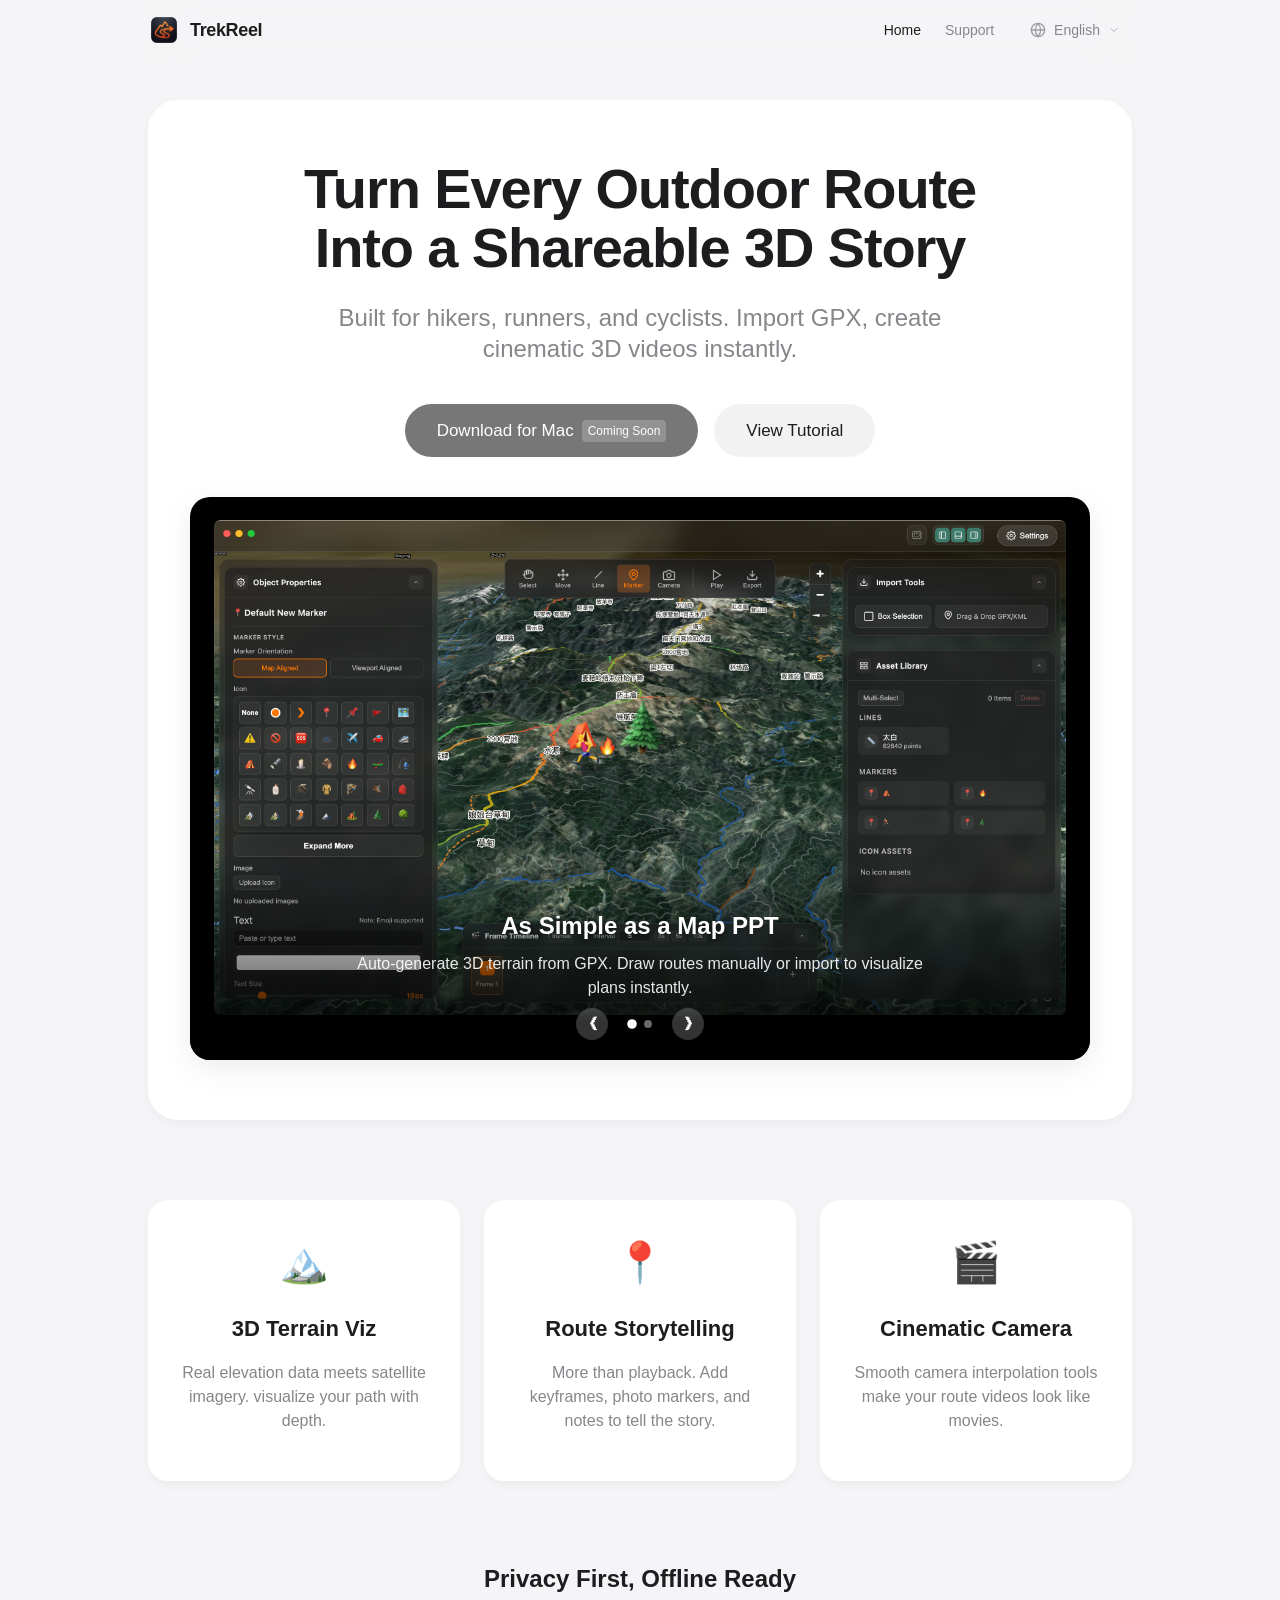
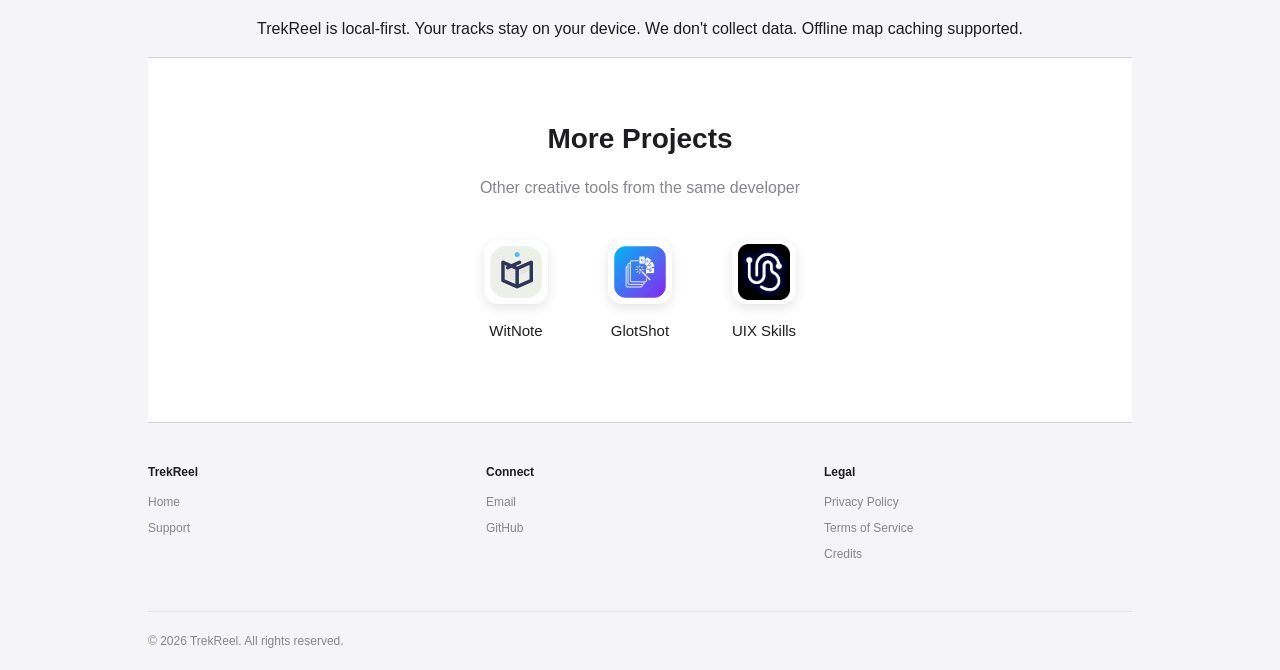
==== gh-pages-site/index.html @ d43fe91b "Add Terms of Use page with multilingual support and legal information" ====
<!doctype html>
<html lang="zh-CN">

<head>
  <meta charset="UTF-8" />
  <meta name="viewport" content="width=device-width, initial-scale=1.0" />
  <title>TrekReel | 3D Storytelling for Outdoor Adventures</title>
  <meta name="description"
    content="TrekReel helps you turn your GPX tracks into cinematic 3D stories. Perfect for hikers, cyclists, and explorers." />
  <link rel="stylesheet" href="./styles.css" />
</head>

<body>
  <div class="site-shell">
    <header class="topbar">
      <div class="brand">
        <a href="./index.html" class="brand-link">
          <img src="./img/logo.png" alt="TrekReel Logo" class="brand-logo">
          <div class="brand-name">
            <span class="language-block is-visible" data-lang="zh">途影 TrekReel</span>
            <span class="language-block" data-lang="en">TrekReel</span>
            <span class="language-block" data-lang="es">TrekReel</span>
            <span class="language-block" data-lang="fr">TrekReel</span>
            <span class="language-block" data-lang="de">TrekReel</span>
            <span class="language-block" data-lang="it">TrekReel</span>
            <span class="language-block" data-lang="pt">TrekReel</span>
            <span class="language-block" data-lang="ja">トレックリール</span>
            <span class="language-block" data-lang="ko">트렉릴</span>
            <span class="language-block" data-lang="ru">ТрекРил</span>
            <span class="language-block" data-lang="ar">تريكريل</span>
            <span class="language-block" data-lang="hi">ट्रेकरील</span>
          </div>
        </a>
      </div>
      <nav class="nav-links">
        <a href="./index.html" class="is-active">
          <span class="language-block is-visible" data-lang="zh">首页</span>
          <span class="language-block" data-lang="en">Home</span>
          <span class="language-block" data-lang="es">Inicio</span>
          <span class="language-block" data-lang="fr">Accueil</span>
          <span class="language-block" data-lang="de">Zuhause</span>
          <span class="language-block" data-lang="it">Casa</span>
          <span class="language-block" data-lang="pt">Página inicial</span>
          <span class="language-block" data-lang="ja">ホーム</span>
          <span class="language-block" data-lang="ko">홈</span>
          <span class="language-block" data-lang="ru">Главная</span>
          <span class="language-block" data-lang="ar">الصفحة الرئيسية</span>
          <span class="language-block" data-lang="hi">घर</span>
        </a>
        <a href="./support.html">
          <span class="language-block is-visible" data-lang="zh">支持</span>
          <span class="language-block" data-lang="en">Support</span>
          <span class="language-block" data-lang="es">Soporte</span>
          <span class="language-block" data-lang="fr">Assistance</span>
          <span class="language-block" data-lang="de">Unterstützung</span>
          <span class="language-block" data-lang="it">Supporto</span>
          <span class="language-block" data-lang="pt">Suporte</span>
          <span class="language-block" data-lang="ja">サポート</span>
          <span class="language-block" data-lang="ko">지원</span>
          <span class="language-block" data-lang="ru">Поддержка</span>
          <span class="language-block" data-lang="ar">الدعم</span>
          <span class="language-block" data-lang="hi">समर्थन</span>
        </a>
        <div class="lang-dropdown">
          <button type="button" class="lang-toggle" aria-expanded="false" aria-label="Select Language">
            <svg class="lang-icon" xmlns="http://www.w3.org/2000/svg" width="16" height="16" viewBox="0 0 24 24"
              fill="none" stroke="currentColor" stroke-width="2" stroke-linecap="round" stroke-linejoin="round">
              <circle cx="12" cy="12" r="10"></circle>
              <line x1="2" y1="12" x2="22" y2="12"></line>
              <path d="M12 2a15.3 15.3 0 0 1 4 10 15.3 15.3 0 0 1-4 10 15.3 15.3 0 0 1-4-10 15.3 15.3 0 0 1 4-10z">
              </path>
            </svg>
            <span class="current-lang-label">Language</span>
            <svg class="chevron-icon" xmlns="http://www.w3.org/2000/svg" width="12" height="12" viewBox="0 0 24 24"
              fill="none" stroke="currentColor" stroke-width="2" stroke-linecap="round" stroke-linejoin="round">
              <polyline points="6 9 12 15 18 9"></polyline>
            </svg>
          </button>
          <div class="lang-menu">
            <button type="button" data-lang-target="zh">中文</button>
            <button type="button" data-lang-target="en">English</button>
            <button type="button" data-lang-target="es">Español</button>
            <button type="button" data-lang-target="fr">Français</button>
            <button type="button" data-lang-target="de">Deutsch</button>
            <button type="button" data-lang-target="it">Italiano</button>
            <button type="button" data-lang-target="pt">Português</button>
            <button type="button" data-lang-target="ja">日本語</button>
            <button type="button" data-lang-target="ko">한국어</button>
            <button type="button" data-lang-target="ru">Русский</button>
            <button type="button" data-lang-target="ar">العربية</button>
            <button type="button" data-lang-target="hi">हिन्दी</button>
          </div>
        </div>
      </nav>
    </header>

    <main>
      <!-- Hero Section -->
      <section class="hero">
        <div class="hero-content center-text">
          <div class="language-block is-visible" data-lang="zh">
            <h1 class="hero-title">把每一次户外轨迹<br>变成可分享的 3D 故事</h1>
            <p class="hero-subtitle">
              专为徒步、越野、骑行设计。导入 GPX，一键生成 3D 路线动画。
            </p>
            <div class="cta-row center-row">
              <a class="btn btn-primary btn-large btn-disabled" href="#" aria-disabled="true">下载应用 (Mac) <span
                  class="btn-tag">即将推出</span></a>
              <a class="btn btn-secondary btn-large" href="./support.html">查看教程</a>
            </div>
          </div>
          <div class="language-block" data-lang="en">
            <h1 class="hero-title">Turn Every Outdoor Route<br>Into a Shareable 3D Story</h1>
            <p class="hero-subtitle">
              Built for hikers, runners, and cyclists. Import GPX, create cinematic 3D videos instantly.
            </p>
            <div class="cta-row center-row">
              <a class="btn btn-primary btn-large btn-disabled" href="#" aria-disabled="true">Download for Mac <span
                  class="btn-tag">Coming Soon</span></a>
              <a class="btn btn-secondary btn-large" href="./support.html">View Tutorial</a>
            </div>
          </div>
          <div class="language-block" data-lang="es">
            <h1 class="hero-title">Gira cada ruta al aire libre<br>En una historia 3D compartible</h1>
            <p class="hero-subtitle">
              Diseñado para excursionistas, corredores y ciclistas. Importe GPX, cree videos cinematográficos en 3D al
              instante.
            </p>
            <div class="cta-row center-row">
              <a class="btn btn-primary btn-large btn-disabled" href="#" aria-disabled="true">Descargar para Mac <span
                  class="btn-tag">Próximamente</span></a>
              <a class="btn btn-secondary btn-large" href="./support.html">Ver tutorial</a>
            </div>
          </div>
          <div class="language-block" data-lang="fr">
            <h1 class="hero-title">Transformez chaque itinéraire extérieur<br>Dans une histoire 3D partageable</h1>
            <p class="hero-subtitle">
              Conçu pour les randonneurs, les coureurs et les cyclistes. Importez GPX, créez instantanément des vidéos
              cinématographiques 3D.
            </p>
            <div class="cta-row center-row">
              <a class="btn btn-primary btn-large btn-disabled" href="#" aria-disabled="true">Télécharger pour Mac <span
                  class="btn-tag">Bientôt disponible</span></a>
              <a class="btn btn-secondary btn-large" href="./support.html">Voir le didacticiel</a>
            </div>
          </div>
          <div class="language-block" data-lang="de">
            <h1 class="hero-title">Drehen Sie jede Outdoor-Route<br>In eine teilbare 3D-Geschichte</h1>
            <p class="hero-subtitle">
              Gebaut für Wanderer, Läufer und Radfahrer. Importieren Sie GPX und erstellen Sie sofort filmische
              3D-Videos.
            </p>
            <div class="cta-row center-row">
              <a class="btn btn-primary btn-large btn-disabled" href="#" aria-disabled="true">Für Mac herunterladen
                <span class="btn-tag">Demnächst verfügbar</span></a>
              <a class="btn btn-secondary btn-large" href="./support.html">Tutorial ansehen</a>
            </div>
          </div>
          <div class="language-block" data-lang="it">
            <h1 class="hero-title">Svolta ogni percorso esterno<br>In una storia 3D condivisibile</h1>
            <p class="hero-subtitle">
              Costruito per escursionisti, corridori e ciclisti. Importa GPX, crea istantaneamente video 3D
              cinematografici.
            </p>
            <div class="cta-row center-row">
              <a class="btn btn-primary btn-large btn-disabled" href="#" aria-disabled="true">Scarica per Mac <span
                  class="btn-tag">Prossimamente</span></a>
              <a class="btn btn-secondary btn-large" href="./support.html">Visualizza l'esercitazione</a>
            </div>
          </div>
          <div class="language-block" data-lang="pt">
            <h1 class="hero-title">Vire todas as rotas ao ar livre<br>Em uma história 3D compartilhável</h1>
            <p class="hero-subtitle">
              Construído para caminhantes, corredores e ciclistas. Importe GPX e crie vídeos 3D cinematográficos
              instantaneamente.
            </p>
            <div class="cta-row center-row">
              <a class="btn btn-primary btn-large btn-disabled" href="#" aria-disabled="true">Baixar para Mac <span
                  class="btn-tag">Em breve</span></a>
              <a class="btn btn-secondary btn-large" href="./support.html">Ver tutorial</a>
            </div>
          </div>
          <div class="language-block" data-lang="ja">
            <h1 class="hero-title">あらゆる屋外ルートを曲がる<br>共有可能な 3D ストーリーへ</h1>
            <p class="hero-subtitle">
              ハイカー、ランナー、サイクリストのために作られています。 GPX をインポートし、映画のような 3D ビデオを即座に作成します。
            </p>
            <div class="cta-row center-row">
              <a class="btn btn-primary btn-large btn-disabled" href="#" aria-disabled="true">Mac 用ダウンロード <span
                  class="btn-tag">近日公開予定</span></a>
              <a class="btn btn-secondary btn-large" href="./support.html">チュートリアルを見る</a>
            </div>
          </div>
          <div class="language-block" data-lang="ko">
            <h1 class="hero-title">모든 야외 경로를 우회하세요<br>공유 가능한 3D 스토리 속으로</h1>
            <p class="hero-subtitle">
              등산객, 달리기 선수, 자전거 타는 사람을 위해 제작되었습니다. GPX를 가져와서 영화 같은 3D 비디오를 즉시 제작하세요.
            </p>
            <div class="cta-row center-row">
              <a class="btn btn-primary btn-large btn-disabled" href="#" aria-disabled="true">Mac용 다운로드 <span
                  class="btn-tag">출시 예정</span></a>
              <a class="btn btn-secondary btn-large" href="./support.html">튜토리얼 보기</a>
            </div>
          </div>
          <div class="language-block" data-lang="ru">
            <h1 class="hero-title">Поверните каждый открытый маршрут<br>В общую 3D-историю</h1>
            <p class="hero-subtitle">
              Создан для туристов, бегунов и велосипедистов. Импортируйте GPX и мгновенно создавайте кинематографические
              3D-видео.
            </p>
            <div class="cta-row center-row">
              <a class="btn btn-primary btn-large btn-disabled" href="#" aria-disabled="true">Скачать для Mac <span
                  class="btn-tag">Скоро</span></a>
              <a class="btn btn-secondary btn-large" href="./support.html">Посмотреть руководство</a>
            </div>
          </div>
          <div class="language-block" data-lang="ar">
            <h1 class="hero-title">اتجه إلى كل طريق خارجي<br>في قصة ثلاثية الأبعاد قابلة للمشاركة</h1>
            <p class="hero-subtitle">
              مصممة للمتنزهين والعدائين وراكبي الدراجات. قم باستيراد GPX وإنشاء مقاطع فيديو سينمائية ثلاثية الأبعاد على
              الفور.
            </p>
            <div class="cta-row center-row">
              <a class="btn btn-primary btn-large btn-disabled" href="#" aria-disabled="true">تنزيل لنظام التشغيل Mac
                <span class="btn-tag">قريبا</span></a>
              <a class="btn btn-secondary btn-large" href="./support.html">عرض البرنامج التعليمي</a>
            </div>
          </div>
          <div class="language-block" data-lang="hi">
            <h1 class="hero-title">प्रत्येक बाहरी मार्ग को मोड़ें<br>एक साझा करने योग्य 3डी कहानी में</h1>
            <p class="hero-subtitle">
              पैदल यात्रियों, धावकों और साइकिल चालकों के लिए बनाया गया। जीपीएक्स आयात करें, तुरंत सिनेमाई 3डी वीडियो
              बनाएं।
            </p>
            <div class="cta-row center-row">
              <a class="btn btn-primary btn-large btn-disabled" href="#" aria-disabled="true">मैक के लिए डाउनलोड करें
                <span class="btn-tag">जल्द आ रहा है</span></a>
              <a class="btn btn-secondary btn-large" href="./support.html">ट्यूटोरियल देखें</a>
            </div>
          </div>
        </div>
        <!-- Feature Carousel -->
        <div class="hero-carousel-container">
          <div class="carousel-track">
            <!-- Slide 1: Route Animation -->
            <div class="carousel-slide is-active">
              <img src="./img/feature_route.png" alt="Route Animation Interface" class="carousel-image">
              <div class="carousel-caption">
                <div class="language-block is-visible" data-lang="zh">
                  <h3>像地图 PPT 一样简单</h3>
                  <p>无需复杂操作，导入 GPX 自动生成三维地形。支持框选或手绘路线，快速呈现户外规划。</p>
                </div>
                <div class="language-block" data-lang="en">
                  <h3>As Simple as a Map PPT</h3>
                  <p>Auto-generate 3D terrain from GPX. Draw routes manually or import to visualize plans instantly.</p>
                </div>
                <div class="language-block" data-lang="es">
                  <h3>Tan simple como un mapa PPT</h3>
                  <p>Genera automáticamente terreno 3D desde GPX. Dibuja rutas manualmente o impórtalas para visualizar
                    planos al instante.</p>
                </div>
                <div class="language-block" data-lang="fr">
                  <h3>Aussi simple qu'une carte PPT</h3>
                  <p>Générez automatiquement un terrain 3D à partir de GPX. Dessinez des itinéraires manuellement ou
                    importez-les pour visualiser instantanément les plans.</p>
                </div>
                <div class="language-block" data-lang="de">
                  <h3>So einfach wie eine Karten-PPT</h3>
                  <p>Generieren Sie automatisch 3D-Gelände aus GPX. Zeichnen Sie Routen manuell oder importieren Sie
                    sie, um Pläne sofort zu visualisieren.</p>
                </div>
                <div class="language-block" data-lang="it">
                  <h3>Semplice come una mappa PPT</h3>
                  <p>Genera automaticamente terreno 3D da GPX. Disegna manualmente i percorsi o importali per
                    visualizzare immediatamente i piani.</p>
                </div>
                <div class="language-block" data-lang="pt">
                  <h3>Tão simples quanto um mapa PPT</h3>
                  <p>Gere automaticamente terreno 3D a partir do GPX. Desenhe rotas manualmente ou importe para
                    visualizar planos instantaneamente.</p>
                </div>
                <div class="language-block" data-lang="ja">
                  <h3>地図のようなシンプルな PPT</h3>
                  <p>GPX から 3D 地形を自動生成します。ルートを手動で描画するか、インポートして計画を即座に視覚化します。</p>
                </div>
                <div class="language-block" data-lang="ko">
                  <h3>지도처럼 간단한 PPT</h3>
                  <p>GPX에서 3D 지형을 자동 생성합니다. 경로를 수동으로 그리거나 가져와서 즉시 계획을 시각화할 수 있습니다.</p>
                </div>
                <div class="language-block" data-lang="ru">
                  <h3>Просто как карта PPT</h3>
                  <p>Автоматическое создание 3D-ландшафта из GPX. Рисуйте маршруты вручную или импортируйте их для
                    мгновенной визуализации планов.</p>
                </div>
                <div class="language-block" data-lang="ar">
                  <h3>بسيطة مثل خريطة PPT</h3>
                  <p>إنشاء تضاريس ثلاثية الأبعاد تلقائيًا من GPX. ارسم المسارات يدويًا أو قم باستيرادها لتصور الخطط على
                    الفور.</p>
                </div>
                <div class="language-block" data-lang="hi">
                  <h3>मानचित्र पीपीटी जितना सरल</h3>
                  <p>जीपीएक्स से 3डी भूभाग स्वतः उत्पन्न करें। योजनाओं को तुरंत देखने के लिए मैन्युअल रूप से मार्ग बनाएं
                    या आयात करें।</p>
                </div>
              </div>
            </div>
            <!-- Slide 2: Marker Annotation -->
            <div class="carousel-slide">
              <img src="./img/feature_marker.png" alt="Marker Annotation Interface" class="carousel-image">
              <div class="carousel-caption">
                <div class="language-block is-visible" data-lang="zh">
                  <h3>丰富的信息标注</h3>
                  <p>在关键位置添加标记与注释。结合地形起伏，直观展示营地、水源与风险点。</p>
                </div>
                <div class="language-block" data-lang="en">
                  <h3>Rich Annotations</h3>
                  <p>Add markers at key spots. Visualize camps, water sources, and risks with terrain context.</p>
                </div>
                <div class="language-block" data-lang="es">
                  <h3>Anotaciones ricas</h3>
                  <p>Agregue marcadores en puntos clave. Visualice campamentos, fuentes de agua y riesgos con el
                    contexto del terreno.</p>
                </div>
                <div class="language-block" data-lang="fr">
                  <h3>Annotations riches</h3>
                  <p>Ajoutez des marqueurs aux endroits clés. Visualisez les camps, les sources d'eau et les risques
                    avec le contexte du terrain.</p>
                </div>
                <div class="language-block" data-lang="de">
                  <h3>Umfangreiche Anmerkungen</h3>
                  <p>Fügen Sie Markierungen an wichtigen Stellen hinzu. Visualisieren Sie Lager, Wasserquellen und
                    Risiken im Geländekontext.</p>
                </div>
                <div class="language-block" data-lang="it">
                  <h3>Annotazioni ricche</h3>
                  <p>Aggiungi marcatori nei punti chiave. Visualizza accampamenti, fonti d'acqua e rischi con il
                    contesto del terreno.</p>
                </div>
                <div class="language-block" data-lang="pt">
                  <h3>Anotações ricas</h3>
                  <p>Adicione marcadores em pontos-chave. Visualize acampamentos, fontes de água e riscos com o contexto
                    do terreno.</p>
                </div>
                <div class="language-block" data-lang="ja">
                  <h3>豊富な注釈</h3>
                  <p>重要な場所にマーカーを追加します。地形のコンテキストを使用してキャンプ、水源、リスクを視覚化します。</p>
                </div>
                <div class="language-block" data-lang="ko">
                  <h3>풍부한 주석</h3>
                  <p>주요 지점에 마커를 추가하세요. 지형 상황에 따라 캠프, 수자원 및 위험을 시각화합니다.</p>
                </div>
                <div class="language-block" data-lang="ru">
                  <h3>Богатые аннотации</h3>
                  <p>Добавьте маркеры в ключевых точках. Визуализируйте лагеря, источники воды и риски в контексте
                    местности.</p>
                </div>
                <div class="language-block" data-lang="ar">
                  <h3>التعليقات التوضيحية الغنية</h3>
                  <p>أضف علامات في النقاط الرئيسية. تصور المخيمات ومصادر المياه والمخاطر مع سياق التضاريس.</p>
                </div>
                <div class="language-block" data-lang="hi">
                  <h3>समृद्ध टिप्पणियाँ</h3>
                  <p>प्रमुख स्थानों पर मार्कर जोड़ें. इलाके के संदर्भ में शिविरों, जल स्रोतों और जोखिमों की कल्पना करें।
                  </p>
                </div>
              </div>
            </div>
          </div>

          <div class="carousel-nav">
            <button class="nav-btn prev" aria-label="Previous Slide">❮</button>
            <div class="nav-dots">
              <span class="dot is-active" data-index="0"></span>
              <span class="dot" data-index="1"></span>
            </div>
            <button class="nav-btn next" aria-label="Next Slide">❯</button>
          </div>
        </div>
      </section>

      <!-- Features Grid -->
      <section class="grid-content">
        <article class="card feature-card">
          <div class="feature-icon">🏔️</div>
          <div class="language-block is-visible" data-lang="zh">
            <h3>3D 地形可视化</h3>
            <p>基于真实高程数据，还原山川起伏。支持卫星影像与户外等高线地图叠加。</p>
          </div>
          <div class="language-block" data-lang="en">
            <h3>3D Terrain Viz</h3>
            <p>Real elevation data meets satellite imagery. visualize your path with depth.</p>
          </div>
          <div class="language-block" data-lang="es">
            <h3>Visualización del terreno 3D</h3>
            <p>Los datos de elevación reales se combinan con imágenes de satélite. Visualiza tu camino con profundidad.
            </p>
          </div>
          <div class="language-block" data-lang="fr">
            <h3>Visualisation du terrain 3D</h3>
            <p>Les données d'altitude réelles rencontrent l'imagerie satellite. visualisez votre chemin avec profondeur.
            </p>
          </div>
          <div class="language-block" data-lang="de">
            <h3>3D-Gelände Viz</h3>
            <p>Echte Höhendaten treffen auf Satellitenbilder. Visualisieren Sie Ihren Weg mit Tiefe.</p>
          </div>
          <div class="language-block" data-lang="it">
            <h3>Visualizzazione del terreno 3D</h3>
            <p>I dati di elevazione reale incontrano le immagini satellitari. visualizza il tuo percorso con profondità.
            </p>
          </div>
          <div class="language-block" data-lang="pt">
            <h3>Visualização de terreno 3D</h3>
            <p>Os dados reais de elevação encontram-se com imagens de satélite. visualize seu caminho com profundidade.
            </p>
          </div>
          <div class="language-block" data-lang="ja">
            <h3>3D 地形 Viz</h3>
            <p>実際の標高データと衛星画像が融合します。自分の進む道を奥行きをもって視覚化します。</p>
          </div>
          <div class="language-block" data-lang="ko">
            <h3>3D 지형 시각화</h3>
            <p>실제 고도 데이터와 위성 이미지가 만났습니다. 당신의 길을 깊이있게 시각화하십시오.</p>
          </div>
          <div class="language-block" data-lang="ru">
            <h3>3D визуализация местности</h3>
            <p>Реальные данные о высоте соответствуют спутниковым изображениям. визуализируйте свой путь с глубиной.</p>
          </div>
          <div class="language-block" data-lang="ar">
            <h3>3D التضاريس بمعنى</h3>
            <p>تتوافق بيانات الارتفاع الحقيقية مع صور الأقمار الصناعية. تصور طريقك بعمق.</p>
          </div>
          <div class="language-block" data-lang="hi">
            <h3>3डी भू-भाग अर्थात</h3>
            <p>वास्तविक उन्नयन डेटा उपग्रह इमेजरी से मिलता है। अपने पथ की गहराई से कल्पना करें।</p>
          </div>
        </article>

        <article class="card feature-card">
          <div class="feature-icon">📍</div>
          <div class="language-block is-visible" data-lang="zh">
            <h3>轨迹故事化</h3>
            <p>不仅仅是回放。添加关键帧、照片标记和注释，讲述路上的故事。</p>
          </div>
          <div class="language-block" data-lang="en">
            <h3>Route Storytelling</h3>
            <p>More than playback. Add keyframes, photo markers, and notes to tell the story.</p>
          </div>
          <div class="language-block" data-lang="es">
            <h3>Ruta Cuentacuentos</h3>
            <p>Más que reproducción. Agregue fotogramas clave, marcadores de fotografías y notas para contar la
              historia.</p>
          </div>
          <div class="language-block" data-lang="fr">
            <h3>Conte d'itinéraire</h3>
            <p>Plus que la lecture. Ajoutez des images clés, des marqueurs photo et des notes pour raconter l'histoire.
            </p>
          </div>
          <div class="language-block" data-lang="de">
            <h3>Routen-Storytelling</h3>
            <p>Mehr als Wiedergabe. Fügen Sie Keyframes, Fotomarkierungen und Notizen hinzu, um die Geschichte zu
              erzählen.</p>
          </div>
          <div class="language-block" data-lang="it">
            <h3>Itinerario narrativo</h3>
            <p>Più che riproduzione. Aggiungi fotogrammi chiave, marcatori fotografici e note per raccontare la storia.
            </p>
          </div>
          <div class="language-block" data-lang="pt">
            <h3>Roteiro de Contação de Histórias</h3>
            <p>Mais do que reprodução. Adicione quadros-chave, marcadores de fotos e notas para contar a história.</p>
          </div>
          <div class="language-block" data-lang="ja">
            <h3>ルートストーリーテリング</h3>
            <p>再生以上のもの。キーフレーム、写真マーカー、メモを追加してストーリーを伝えます。</p>
          </div>
          <div class="language-block" data-lang="ko">
            <h3>루트 스토리텔링</h3>
            <p>재생 그 이상. 스토리를 전달하려면 키프레임, 사진 마커, 메모를 추가하세요.</p>
          </div>
          <div class="language-block" data-lang="ru">
            <h3>Рассказ о маршруте</h3>
            <p>Больше, чем воспроизведение. Добавляйте ключевые кадры, фотомаркеры и заметки, чтобы рассказать историю.
            </p>
          </div>
          <div class="language-block" data-lang="ar">
            <h3>رواية الطريق</h3>
            <p>أكثر من التشغيل. أضف الإطارات الرئيسية وعلامات الصور والملاحظات لتحكي القصة.</p>
          </div>
          <div class="language-block" data-lang="hi">
            <h3>रूट स्टोरीटेलिंग</h3>
            <p>प्लेबैक से भी अधिक. कहानी बताने के लिए कीफ़्रेम, फ़ोटो मार्कर और नोट्स जोड़ें।</p>
          </div>
        </article>

        <article class="card feature-card">
          <div class="feature-icon">🎬</div>
          <div class="language-block is-visible" data-lang="zh">
            <h3>电影级运镜</h3>
            <p>平滑的相机运动插值工具，让你的路线视频像电影一样流畅自然。</p>
          </div>
          <div class="language-block" data-lang="en">
            <h3>Cinematic Camera</h3>
            <p>Smooth camera interpolation tools make your route videos look like movies.</p>
          </div>
          <div class="language-block" data-lang="es">
            <h3>cámara cinematográfica</h3>
            <p>Las suaves herramientas de interpolación de cámaras hacen que sus videos de ruta parezcan películas.</p>
          </div>
          <div class="language-block" data-lang="fr">
            <h3>Caméra cinématique</h3>
            <p>Les outils d'interpolation fluides de la caméra donnent à vos vidéos d'itinéraire l'apparence de films.
            </p>
          </div>
          <div class="language-block" data-lang="de">
            <h3>Filmkamera</h3>
            <p>Reibungslose Kamerainterpolationstools lassen Ihre Routenvideos wie Filme aussehen.</p>
          </div>
          <div class="language-block" data-lang="it">
            <h3>Telecamera cinematografica</h3>
            <p>Gli strumenti di interpolazione della fotocamera fluidi fanno sì che i video del tuo percorso sembrino
              film.</p>
          </div>
          <div class="language-block" data-lang="pt">
            <h3>Câmera Cinematográfica</h3>
            <p>Ferramentas suaves de interpolação de câmera fazem com que seus vídeos de rota pareçam filmes.</p>
          </div>
          <div class="language-block" data-lang="ja">
            <h3>映画用カメラ</h3>
            <p>スムーズなカメラ補間ツールにより、ルートビデオが映画のように見えます。</p>
          </div>
          <div class="language-block" data-lang="ko">
            <h3>시네마틱 카메라</h3>
            <p>부드러운 카메라 보간 도구를 사용하면 경로 비디오를 영화처럼 보이게 할 수 있습니다.</p>
          </div>
          <div class="language-block" data-lang="ru">
            <h3>Кинематографическая камера</h3>
            <p>Плавные инструменты интерполяции камеры делают видео маршрутов похожими на фильмы.</p>
          </div>
          <div class="language-block" data-lang="ar">
            <h3>الكاميرا السينمائية</h3>
            <p>أدوات الاستيفاء السلسة للكاميرا تجعل مقاطع فيديو مسارك تبدو وكأنها أفلام.</p>
          </div>
          <div class="language-block" data-lang="hi">
            <h3>सिनेमाई कैमरा</h3>
            <p>स्मूथ कैमरा इंटरपोलेशन टूल आपके रूट वीडियो को फिल्मों की तरह बनाते हैं।</p>
          </div>
        </article>
      </section>

      <!-- Privacy & Offline Notice -->
      <section class="section-notice center-text">
        <div class="language-block is-visible" data-lang="zh">
          <h2>隐私优先，离线可用</h2>
          <p>途影是一款本地优先的应用。你的轨迹数据只保存在你的设备上，我们不上传、不收集。支持离线缓存地图，无网环境也能创作。</p>
        </div>
        <div class="language-block" data-lang="en">
          <h2>Privacy First, Offline Ready</h2>
          <p>TrekReel is local-first. Your tracks stay on your device. We don't collect data. Offline map caching
            supported.</p>
        </div>
        <div class="language-block" data-lang="es">
          <h2>Privacidad primero, listo sin conexión</h2>
          <p>TrekReel es local primero. Tus pistas permanecen en tu dispositivo. No recopilamos datos. Almacenamiento en
            caché de mapas sin conexión
            apoyado.</p>
        </div>
        <div class="language-block" data-lang="fr">
          <h2>La confidentialité d'abord, prêt hors ligne</h2>
          <p>TrekReel est une priorité locale. Vos traces restent sur votre appareil. Nous ne collectons pas de données.
            Mise en cache de la carte hors ligne
            pris en charge.</p>
        </div>
        <div class="language-block" data-lang="de">
          <h2>Datenschutz geht vor, Offline-fähig</h2>
          <p>TrekReel ist lokal-zuerst. Ihre Tracks bleiben auf Ihrem Gerät. Wir sammeln keine Daten.
            Offline-Karten-Caching
            unterstützt.</p>
        </div>
        <div class="language-block" data-lang="it">
          <h2>La privacy prima di tutto, pronto offline</h2>
          <p>TrekReel è innanzitutto locale. Le tue tracce rimangono sul tuo dispositivo. Non raccogliamo dati. Caching
            della mappa offline
            supportato.</p>
        </div>
        <div class="language-block" data-lang="pt">
          <h2>Privacidade em primeiro lugar, pronto para uso off-line</h2>
          <p>TrekReel prioriza o local. Suas faixas permanecem no seu dispositivo. Não coletamos dados. Cache de mapa
            offline
            suportado.</p>
        </div>
        <div class="language-block" data-lang="ja">
          <h2>プライバシー第一、オフライン対応</h2>
          <p>TrekReel は地元第一主義です。あなたの足跡はデバイス上に残ります。データは収集しません。オフラインマップのキャッシュ
            サポートされました。</p>
        </div>
        <div class="language-block" data-lang="ko">
          <h2>개인 정보 보호 우선, 오프라인 준비</h2>
          <p>TrekReel은 로컬 우선입니다. 귀하의 트랙은 귀하의 장치에 남아 있습니다. 우리는 데이터를 수집하지 않습니다. 오프라인 지도 캐싱
            지원됩니다.</p>
        </div>
        <div class="language-block" data-lang="ru">
          <h2>Конфиденциальность прежде всего, готовность к работе в автономном режиме</h2>
          <p>TrekReel ориентирован прежде всего на местное население. Ваши треки остаются на вашем устройстве. Мы не
            собираем данные. Кэширование офлайн-карт
            поддерживается.</p>
        </div>
        <div class="language-block" data-lang="ar">
          <h2>الخصوصية أولاً، جاهز للاستخدام دون اتصال بالإنترنت</h2>
          <p>TrekReel محلي أولاً. تبقى مساراتك على جهازك. نحن لا نجمع البيانات. التخزين المؤقت للخريطة دون اتصال
            مدعومة.</p>
        </div>
        <div class="language-block" data-lang="hi">
          <h2>गोपनीयता पहले, ऑफ़लाइन तैयार</h2>
          <p>ट्रेकरील स्थानीय-प्रथम है। आपके ट्रैक आपके डिवाइस पर बने रहते हैं. हम डेटा एकत्र नहीं करते. ऑफ़लाइन
            मानचित्र कैशिंग
            समर्थित.</p>
        </div>
      </section>

    </main>

    <!-- More Projects Section -->
    <section class="more-projects">
      <div class="section-title center-text">
        <div class="language-block is-visible" data-lang="zh">
          <h2>更多作品</h2>
          <p>来自同一开发者的其他创意工具</p>
        </div>
        <div class="language-block" data-lang="en">
          <h2>More Projects</h2>
          <p>Other creative tools from the same developer</p>
        </div>
        <div class="language-block" data-lang="es">
          <h2>Más proyectos</h2>
          <p>Otras herramientas creativas del mismo desarrollador</p>
        </div>
        <div class="language-block" data-lang="fr">
          <h2>Plus de projets</h2>
          <p>Autres outils créatifs du même développeur</p>
        </div>
        <div class="language-block" data-lang="de">
          <h2>Weitere Projekte</h2>
          <p>Andere kreative Tools vom gleichen Entwickler</p>
        </div>
        <div class="language-block" data-lang="it">
          <h2>Altri progetti</h2>
          <p>Altri strumenti creativi dello stesso sviluppatore</p>
        </div>
        <div class="language-block" data-lang="pt">
          <h2>Mais projetos</h2>
          <p>Outras ferramentas criativas do mesmo desenvolvedor</p>
        </div>
        <div class="language-block" data-lang="ja">
          <h2>他のプロジェクト</h2>
          <p>同じ開発者の他のクリエイティブ ツール</p>
        </div>
        <div class="language-block" data-lang="ko">
          <h2>더 많은 프로젝트</h2>
          <p>동일한 개발자가 만든 다른 창의적인 도구</p>
        </div>
        <div class="language-block" data-lang="ru">
          <h2>Больше проектов</h2>
          <p>Другие инструменты для творчества от того же разработчика</p>
        </div>
        <div class="language-block" data-lang="ar">
          <h2>المزيد من المشاريع</h2>
          <p>أدوات إبداعية أخرى من نفس المطور</p>
        </div>
        <div class="language-block" data-lang="hi">
          <h2>अधिक परियोजनाएँ</h2>
          <p>उसी डेवलपर के अन्य रचनात्मक उपकरण</p>
        </div>
      </div>

      <div class="projects-grid">
        <a href="https://hooosberg.github.io/WitNote/" target="_blank" class="project-item">
          <img src="./img/witnote.png" alt="WitNote Logo" class="project-icon">
          <span class="project-name">WitNote</span>
        </a>

        <a href="https://hooosberg.github.io/GlotShot/" target="_blank" class="project-item">
          <img src="./img/glotshot.png" alt="GlotShot Logo" class="project-icon">
          <span class="project-name">GlotShot</span>
        </a>

        <a href="https://uixskills.com/" target="_blank" class="project-item">
          <img src="./img/uixskills.png" alt="UIX Skills Logo" class="project-icon">
          <span class="project-name">UIX Skills</span>
        </a>
      </div>
    </section>

    <footer class="site-footer">
      <div class="footer-content">
        <div class="footer-section">
          <h4>
            <span class="language-block is-visible" data-lang="zh">途影 TrekReel</span>
            <span class="language-block" data-lang="en">TrekReel</span>
            <span class="language-block" data-lang="es">TrekReel</span>
            <span class="language-block" data-lang="fr">TrekReel</span>
            <span class="language-block" data-lang="de">TrekReel</span>
            <span class="language-block" data-lang="it">TrekReel</span>
            <span class="language-block" data-lang="pt">TrekReel</span>
            <span class="language-block" data-lang="ja">トレックリール</span>
            <span class="language-block" data-lang="ko">트렉릴</span>
            <span class="language-block" data-lang="ru">ТрекРил</span>
            <span class="language-block" data-lang="ar">تريكريل</span>
            <span class="language-block" data-lang="hi">ट्रेकरील</span>
          </h4>
          <a href="./index.html">
            <span class="language-block is-visible" data-lang="zh">首页</span>
            <span class="language-block" data-lang="en">Home</span>
            <span class="language-block" data-lang="es">Inicio</span>
            <span class="language-block" data-lang="fr">Accueil</span>
            <span class="language-block" data-lang="de">Zuhause</span>
            <span class="language-block" data-lang="it">Casa</span>
            <span class="language-block" data-lang="pt">Página inicial</span>
            <span class="language-block" data-lang="ja">ホーム</span>
            <span class="language-block" data-lang="ko">홈</span>
            <span class="language-block" data-lang="ru">Главная</span>
            <span class="language-block" data-lang="ar">الصفحة الرئيسية</span>
            <span class="language-block" data-lang="hi">घर</span>
          </a>
          <a href="./support.html">
            <span class="language-block is-visible" data-lang="zh">支持中心</span>
            <span class="language-block" data-lang="en">Support</span>
            <span class="language-block" data-lang="es">Soporte</span>
            <span class="language-block" data-lang="fr">Assistance</span>
            <span class="language-block" data-lang="de">Unterstützung</span>
            <span class="language-block" data-lang="it">Supporto</span>
            <span class="language-block" data-lang="pt">Suporte</span>
            <span class="language-block" data-lang="ja">サポート</span>
            <span class="language-block" data-lang="ko">지원</span>
            <span class="language-block" data-lang="ru">Поддержка</span>
            <span class="language-block" data-lang="ar">الدعم</span>
            <span class="language-block" data-lang="hi">समर्थन</span>
          </a>
        </div>
        <div class="footer-section">
          <h4>
            <span class="language-block is-visible" data-lang="zh">联系我们</span>
            <span class="language-block" data-lang="en">Connect</span>
            <span class="language-block" data-lang="es">Conectar</span>
            <span class="language-block" data-lang="fr">Se connecter</span>
            <span class="language-block" data-lang="de">Verbinden</span>
            <span class="language-block" data-lang="it">Connettiti</span>
            <span class="language-block" data-lang="pt">Conectar</span>
            <span class="language-block" data-lang="ja">接続する</span>
            <span class="language-block" data-lang="ko">연결하다</span>
            <span class="language-block" data-lang="ru">Подключиться</span>
            <span class="language-block" data-lang="ar">الاتصال</span>
            <span class="language-block" data-lang="hi">कनेक्ट करें</span>
          </h4>
          <a href="mailto:zikedece@proton.me">Email</a>
          <a href="https://github.com/hooosberg/TrekReel" target="_blank" rel="noreferrer noopener">GitHub</a>
        </div>
        <div class="footer-section">
          <h4>
            <span class="language-block is-visible" data-lang="zh">法律信息</span>
            <span class="language-block" data-lang="en">Legal</span>
            <span class="language-block" data-lang="es">Legales</span>
            <span class="language-block" data-lang="fr">Juridique</span>
            <span class="language-block" data-lang="de">Legal</span>
            <span class="language-block" data-lang="it">Legale</span>
            <span class="language-block" data-lang="pt">Jurídico</span>
            <span class="language-block" data-lang="ja">法的</span>
            <span class="language-block" data-lang="ko">법적</span>
            <span class="language-block" data-lang="ru">Юридический</span>
            <span class="language-block" data-lang="ar">قانوني</span>
            <span class="language-block" data-lang="hi">कानूनी</span>
          </h4>
          <a href="./privacy.html">
            <span class="language-block is-visible" data-lang="zh">隐私政策</span>
            <span class="language-block" data-lang="en">Privacy Policy</span>
            <span class="language-block" data-lang="es">Política de privacidad</span>
            <span class="language-block" data-lang="fr">Politique de confidentialité</span>
            <span class="language-block" data-lang="de">Datenschutzrichtlinie</span>
            <span class="language-block" data-lang="it">Informativa sulla privacy</span>
            <span class="language-block" data-lang="pt">Política de Privacidade</span>
            <span class="language-block" data-lang="ja">プライバシーポリシー</span>
            <span class="language-block" data-lang="ko">개인 정보 보호 정책</span>
            <span class="language-block" data-lang="ru">Политика конфиденциальности</span>
            <span class="language-block" data-lang="ar">سياسة الخصوصية</span>
            <span class="language-block" data-lang="hi">गोपनीयता नीति</span>
          </a>
          <a href="./terms.html">
            <span class="language-block is-visible" data-lang="zh">服务条款</span>
            <span class="language-block" data-lang="en">Terms of Service</span>
            <span class="language-block" data-lang="es">Términos de servicio</span>
            <span class="language-block" data-lang="fr">Conditions d'utilisation</span>
            <span class="language-block" data-lang="de">Nutzungsbedingungen</span>
            <span class="language-block" data-lang="it">Termini di servizio</span>
            <span class="language-block" data-lang="pt">Termos de Serviço</span>
            <span class="language-block" data-lang="ja">利用規約</span>
            <span class="language-block" data-lang="ko">서비스 약관</span>
            <span class="language-block" data-lang="ru">Условия использования</span>
            <span class="language-block" data-lang="ar">شروط الخدمة</span>
            <span class="language-block" data-lang="hi">सेवा की शर्तें</span>
          </a>
          <a href="./sources.html">
            <span class="language-block is-visible" data-lang="zh">数据源致谢</span>
            <span class="language-block" data-lang="en">Credits</span>
            <span class="language-block" data-lang="es">Créditos</span>
            <span class="language-block" data-lang="fr">Crédits</span>
            <span class="language-block" data-lang="de">Credits</span>
            <span class="language-block" data-lang="it">Crediti</span>
            <span class="language-block" data-lang="pt">Créditos</span>
            <span class="language-block" data-lang="ja">クレジット</span>
            <span class="language-block" data-lang="ko">크레딧</span>
            <span class="language-block" data-lang="ru">Кредиты</span>
            <span class="language-block" data-lang="ar">الاعتمادات</span>
            <span class="language-block" data-lang="hi">श्रेय</span>
          </a>
        </div>
      </div>
      <div class="copyright">© 2026 TrekReel. All rights reserved.</div>
    </footer>
  </div>

  <script src="./script.js"></script>
</body>

</html>
---- gh-pages-site/styles.css ----
:root {
  --bg-color: #f5f5f7;
  --bg-card: #ffffff;
  --text-primary: #1d1d1f;
  --text-secondary: #86868b;
  --accent-color: #007aff;
  --success-green: #34c759;
  --outdoor-green: #3ca667;
  /* Keeping the brand green */
  --divider-color: #d2d2d7;
  --shadow-sm: 0 4px 12px rgba(0, 0, 0, 0.04);
  --shadow-md: 0 8px 30px rgba(0, 0, 0, 0.08);
  --radius-lg: 20px;
  --radius-xl: 30px;
  --font-stack: "SF Pro Display", -apple-system, BlinkMacSystemFont, "Segoe UI", Roboto, Oxygen, Ubuntu, Cantarell, "Open Sans", "Helvetica Neue", sans-serif;
}

* {
  box-sizing: border-box;
  -webkit-font-smoothing: antialiased;
}

body {
  margin: 0;
  padding: 0;
  background-color: var(--bg-color);
  font-family: var(--font-stack);
  color: var(--text-primary);
  line-height: 1.5;
}

/* Typography */
h1,
h2,
h3,
h4 {
  font-weight: 600;
  margin-top: 0;
  color: var(--text-primary);
}

a {
  text-decoration: none;
  color: inherit;
  transition: opacity 0.2s;
}

a:hover {
  opacity: 0.7;
}

/* Layout */
.site-shell {
  max-width: 1024px;
  margin: 0 auto;
  padding: 0 20px;
  display: flex;
  flex-direction: column;
  min-height: 100vh;
}

/* Topbar */
.topbar {
  display: flex;
  justify-content: space-between;
  align-items: center;
  height: 60px;
  position: sticky;
  top: 0;
  z-index: 100;
  background: rgba(245, 245, 247, 0.8);
  backdrop-filter: blur(20px);
  -webkit-backdrop-filter: blur(20px);
  margin-bottom: 40px;
}

.brand-link {
  display: flex;
  align-items: center;
  gap: 10px;
}

.brand-logo {
  width: 32px;
  height: 32px;
  border-radius: 8px;
  object-fit: contain;
}

.brand-name {
  font-weight: 600;
  font-size: 18px;
  letter-spacing: -0.02em;
}

.nav-links {
  display: flex;
  gap: 24px;
  align-items: center;
  font-size: 14px;
  color: var(--text-secondary);
}

.nav-links a.is-active {
  color: var(--text-primary);
  font-weight: 500;
}

/* Hero Section */
.hero {
  display: flex;
  flex-direction: column;
  align-items: center;
  margin-bottom: 80px;
  position: relative;
  overflow: hidden;
  padding: 60px 20px;
  background: #fff;
  border-radius: var(--radius-xl);
  box-shadow: var(--shadow-sm);
}

.hero-content {
  max-width: 700px;
  z-index: 2;
}

.hero-title {
  font-size: 56px;
  line-height: 1.05;
  letter-spacing: -0.02em;
  margin-bottom: 24px;
}

.hero-subtitle {
  font-size: 24px;
  color: var(--text-secondary);
  font-weight: 400;
  line-height: 1.3;
  margin-bottom: 40px;
}

/* Page Header (for non-home pages) */
.page-header {
  text-align: center;
  margin-top: 40px;
  margin-bottom: 60px;
}

.page-header h1 {
  font-size: 40px;
  margin-bottom: 16px;
}

.page-header p {
  color: var(--text-secondary);
  font-size: 18px;
}

/* Policy & Text Content */
.text-content {
  max-width: 800px;
  margin: 0 auto 80px;
}

.policy-section {
  margin-bottom: 40px;
}

.policy-section h2 {
  font-size: 24px;
  margin-bottom: 16px;
  padding-bottom: 10px;
  border-bottom: 1px solid var(--divider-color);
}

.policy-section p,
.policy-section li {
  color: var(--text-secondary);
  margin-bottom: 16px;
  font-size: 16px;
}

/* Buttons */
.cta-row {
  display: flex;
  gap: 16px;
  justify-content: center;
}

.btn {
  display: inline-flex;
  align-items: center;
  justify-content: center;
  padding: 12px 24px;
  border-radius: 999px;
  font-size: 16px;
  font-weight: 500;
  transition: all 0.2s;
}

.btn-large {
  padding: 14px 32px;
  font-size: 17px;
}

.btn-primary {
  background: var(--text-primary);
  color: #fff;
}

.btn-primary:hover {
  background: #333;
  opacity: 1;
}

.btn-secondary {
  background: rgba(0, 0, 0, 0.05);
  color: var(--text-primary);
}

.btn-secondary:hover {
  background: rgba(0, 0, 0, 0.1);
  opacity: 1;
}

.btn-disabled {
  opacity: 0.6 !important;
  cursor: not-allowed !important;
  pointer-events: none;
}

.btn-tag {
  font-size: 12px;
  background: rgba(255, 255, 255, 0.2);
  padding: 2px 6px;
  border-radius: 4px;
  margin-left: 8px;
  font-weight: 400;
  vertical-align: middle;
}

/* Carousel */
.hero-carousel-container {
  margin-top: 40px;
  width: 100%;
  max-width: 900px;
  position: relative;
  border-radius: var(--radius-lg);
  overflow: hidden;
  background: #000;
  box-shadow: var(--shadow-md);
  aspect-ratio: 16 / 10;
}

.carousel-track {
  width: 100%;
  height: 100%;
  position: relative;
}

.carousel-slide {
  position: absolute;
  inset: 0;
  opacity: 0;
  transition: opacity 0.6s ease-in-out;
  display: flex;
  flex-direction: column;
}

.carousel-slide.is-active {
  opacity: 1;
  z-index: 1;
}

.carousel-image {
  width: 100%;
  height: 100%;
  object-fit: cover;
}

.carousel-caption {
  position: absolute;
  bottom: 0;
  left: 0;
  right: 0;
  padding: 40px 40px 60px;
  background: linear-gradient(to top, rgba(0, 0, 0, 0.9), transparent);
  color: #fff;
  text-align: center;
}

.carousel-caption h3 {
  color: #fff;
  font-size: 24px;
  margin-bottom: 8px;
  text-shadow: 0 2px 4px rgba(0, 0, 0, 0.3);
}

.carousel-caption p {
  color: rgba(255, 255, 255, 0.9);
  font-size: 16px;
  margin: 0;
  max-width: 600px;
  margin-left: auto;
  margin-right: auto;
}

.carousel-nav {
  position: absolute;
  bottom: 20px;
  left: 0;
  right: 0;
  display: flex;
  justify-content: center;
  align-items: center;
  gap: 20px;
  z-index: 2;
}

.nav-btn {
  background: rgba(255, 255, 255, 0.2);
  border: none;
  color: #fff;
  font-size: 18px;
  width: 32px;
  height: 32px;
  border-radius: 50%;
  cursor: pointer;
  backdrop-filter: blur(4px);
  transition: background 0.2s;
  display: flex;
  align-items: center;
  justify-content: center;
}

.nav-btn:hover {
  background: rgba(255, 255, 255, 0.4);
}

.nav-dots {
  display: flex;
  gap: 8px;
}

.dot {
  width: 8px;
  height: 8px;
  border-radius: 50%;
  background: rgba(255, 255, 255, 0.4);
  cursor: pointer;
  transition: all 0.2s;
}

.dot.is-active {
  background: #fff;
  transform: scale(1.2);
}

@media (max-width: 768px) {
  .hero-carousel-container {
    aspect-ratio: 4 / 3;
  }

  .carousel-caption {
    padding: 20px 20px 50px;
  }

  .carousel-caption h3 {
    font-size: 18px;
  }

  .carousel-caption p {
    font-size: 14px;
  }
}

/* Grid System */
.grid-content {
  display: grid;
  grid-template-columns: repeat(auto-fit, minmax(300px, 1fr));
  gap: 24px;
  margin-bottom: 80px;
}

.card {
  background: var(--bg-card);
  border-radius: var(--radius-lg);
  padding: 32px;
  box-shadow: var(--shadow-sm);
  transition: transform 0.2s, box-shadow 0.2s;
}

.card:hover {
  transform: translateY(-2px);
  box-shadow: var(--shadow-md);
}

.feature-card {
  text-align: center;
}

.feature-icon {
  font-size: 40px;
  margin-bottom: 20px;
}

.card h3 {
  font-size: 22px;
  margin-bottom: 12px;
}

.card p {
  color: var(--text-secondary);
  font-size: 16px;
}

/* Support Page Styles */
.steps-container {
  display: flex;
  flex-direction: column;
  gap: 24px;
  margin-top: 24px;
}

.step-item {
  display: flex;
  gap: 20px;
  align-items: flex-start;
}

.step-num {
  display: flex;
  align-items: center;
  justify-content: center;
  flex-shrink: 0;
  width: 32px;
  height: 32px;
  background: var(--text-primary);
  color: #fff;
  border-radius: 50%;
  font-weight: 700;
  font-size: 14px;
}

.shortcuts-table {
  width: 100%;
  border-collapse: collapse;
  margin-top: 16px;
}

.shortcuts-table th,
.shortcuts-table td {
  text-align: left;
  padding: 12px 0;
  border-bottom: 1px solid var(--divider-color);
}

.shortcuts-table th {
  color: var(--text-secondary);
  font-weight: 500;
  font-size: 14px;
}

kbd {
  display: inline-block;
  padding: 3px 6px;
  font-family: "SF Mono", monospace;
  font-size: 12px;
  line-height: 1.4;
  color: var(--text-primary);
  background-color: #f5f5f7;
  border: 1px solid #d2d2d7;
  border-radius: 4px;
  box-shadow: 0 1px 0 rgba(0, 0, 0, 0.1);
}

details {
  border-bottom: 1px solid var(--divider-color);
  padding: 16px 0;
}

details summary {
  font-weight: 600;
  cursor: pointer;
  list-style: none;
  /* Hide default arrow */
}

details summary::-webkit-details-marker {
  display: none;
}

/* More Projects Section */
.more-projects {
  padding: 60px 0 80px;
  background: #fff;
  border-top: 1px solid var(--divider-color);
}

.section-title {
  margin-bottom: 40px;
}

.section-title h2 {
  font-size: 28px;
  margin-bottom: 8px;
}

.section-title p {
  color: var(--text-secondary);
  font-size: 16px;
}

.projects-grid {
  display: flex;
  justify-content: center;
  gap: 60px;
  flex-wrap: wrap;
}

.project-item {
  display: flex;
  flex-direction: column;
  align-items: center;
  gap: 12px;
  transition: transform 0.2s;
}

.project-item:hover {
  transform: translateY(-4px);
  opacity: 1;
}

.project-icon {
  width: 64px;
  height: 64px;
  border-radius: 14px;
  object-fit: contain;
  box-shadow: 0 4px 12px rgba(0, 0, 0, 0.1);
  background: #fff;
  transition: box-shadow 0.2s;
}

.project-item:hover .project-icon {
  box-shadow: 0 8px 20px rgba(0, 0, 0, 0.15);
}

.project-name {
  font-weight: 500;
  font-size: 15px;
  color: var(--text-primary);
  margin-top: 4px;
}

/* Specific adjustment for UIX Skills icon to match visual weight */
/* Specific adjustment for UIX Skills icon to match visual weight */
a[href*="uixskills.com"] .project-icon {
  padding: 4px;
  /* Adjusted to ~90% visual size (56px/64px) */
  background: white;
  /* Ensure background is white if transparent png */
}

/* Footer (Apple Style) */
.site-footer {
  /* No top margin needed for footer now as more-projects has bg */
  margin-top: 0;
  border-top: 1px solid var(--divider-color);
  padding: 40px 0 20px;
  background: #f5f5f7;
  font-size: 12px;
}

.footer-content {
  display: grid;
  grid-template-columns: repeat(auto-fit, minmax(150px, 1fr));
  gap: 30px;
  margin-bottom: 40px;
}

.footer-section h4 {
  font-size: 12px;
  color: var(--text-primary);
  margin-bottom: 12px;
  font-weight: 600;
}

.footer-section a {
  display: block;
  color: var(--text-secondary);
  margin-bottom: 8px;
}

.footer-section a:hover {
  text-decoration: underline;
  color: var(--text-primary);
}

.copyright {
  color: var(--text-secondary);
  border-top: 1px solid #e5e5e5;
  padding-top: 20px;
}

/* Utilities */
.center-text {
  text-align: center;
}

.language-block {
  display: none;
}

.language-block.is-visible {
  display: block;
}

.full-width {
  grid-column: 1 / -1;
}

/* Language Dropdown */
.lang-dropdown {
  position: relative;
}

.lang-toggle {
  display: flex;
  align-items: center;
  gap: 6px;
  background: transparent;
  border: none;
  color: var(--text-secondary);
  padding: 8px 12px;
  border-radius: 999px;
  cursor: pointer;
  font-size: 14px;
  font-family: inherit;
  transition: all 0.2s;
}

.lang-toggle:hover,
.lang-dropdown.is-open .lang-toggle {
  background: rgba(0, 0, 0, 0.05);
  color: var(--text-primary);
}

.lang-icon {
  opacity: 0.8;
}

.current-lang-label {
  margin: 0 2px;
}

.chevron-icon {
  opacity: 0.6;
  transition: transform 0.2s;
}

.lang-dropdown.is-open .chevron-icon {
  transform: rotate(180deg);
}

.lang-menu {
  position: absolute;
  top: 100%;
  right: 0;
  margin-top: 8px;
  background: rgba(255, 255, 255, 0.95);
  backdrop-filter: blur(20px);
  -webkit-backdrop-filter: blur(20px);
  border-radius: 16px;
  box-shadow: var(--shadow-md);
  padding: 8px;
  display: none;
  flex-direction: column;
  min-width: 160px;
  z-index: 1000;
  max-height: 400px;
  overflow-y: auto;
  border: 1px solid rgba(0, 0, 0, 0.05);
}

.lang-dropdown.is-open .lang-menu {
  display: flex;
  animation: menuFadeIn 0.2s ease-out;
}

@keyframes menuFadeIn {
  from {
    opacity: 0;
    transform: translateY(-8px);
  }

  to {
    opacity: 1;
    transform: translateY(0);
  }
}

.lang-menu button {
  background: none;
  border: none;
  text-align: left;
  padding: 10px 14px;
  font-size: 14px;
  font-family: inherit;
  color: var(--text-primary);
  border-radius: 10px;
  cursor: pointer;
  transition: background 0.1s;
  white-space: nowrap;
}

.lang-menu button:hover {
  background: rgba(0, 0, 0, 0.05);
}

.lang-menu button.is-active {
  font-weight: 500;
  color: var(--accent-color);
  background: rgba(0, 122, 255, 0.1);
}

/* Responsive */
@media (max-width: 768px) {
  .hero-title {
    font-size: 36px;
  }

  .grid-content {
    grid-template-columns: 1fr;
  }

  /* Keep lang dropdown accessible on mobile */
  .lang-menu {
    right: -20px;
    /* Adjust for edge padding if needed */
  }
}

/* Source specific styles */
.source-item {
  border: 1px solid var(--divider-color);
  border-radius: var(--radius-lg);
  padding: 24px;
  margin-bottom: 24px;
  background: #fff;
}

.source-item h3 {
  font-size: 18px;
  margin-bottom: 12px;
}

.source-item pre {
  background: #f5f5f7;
  padding: 12px;
  border-radius: 8px;
  overflow-x: auto;
  font-family: "SF Mono", monospace;
  font-size: 13px;
  margin-bottom: 12px;
}

/* Specific styling for Other Data Sources */
#other-sources {
  background: #ebebf0;
  /* Slightly darker than main body #f5f5f7 to look "low profile" */
  box-shadow: none;
  /* Remove shadow to make it feel more flat/secondary */
  margin-top: 0;
  /* Removed top margin, relying on previous section's margin */
  margin-bottom: 40px;
  /* Added bottom margin to separate from footer */
  padding: 0;
  /* Removing padding to let details fill the card */
  overflow: hidden;
  /* For border radius */
}

#other-sources:hover {
  transform: none;
  box-shadow: none;
}

#other-sources .removed-sources {
  border-bottom: none;
  padding: 0;
}

#other-sources summary {
  padding: 24px 32px;
  display: flex !important;
  /* Ensure flex for arrow positioning */
  justify-content: space-between;
  align-items: center;
  color: var(--text-secondary) !important;
  /* Muted text color as requested */
  font-weight: 500;
  transition: background 0.2s, color 0.2s;
  cursor: pointer;
  list-style: none;
  /* Ensure no default arrow */
}

#other-sources summary:hover {
  background: rgba(0, 0, 0, 0.03);
  color: var(--text-primary) !important;
}

/* Custom Arrow using CSS border/transform */
#other-sources summary::after {
  content: '';
  width: 8px;
  height: 8px;
  border-right: 2px solid currentColor;
  border-bottom: 2px solid currentColor;
  transform: rotate(45deg);
  transition: transform 0.2s;
  margin-left: 12px;
}

#other-sources details[open] summary::after {
  transform: rotate(-135deg);
  /* Flip up */
}

#other-sources .removed-sources>div {
  padding: 0 32px 32px;
  margin-top: 0 !important;
  /* Override inline style */
  border-top: 1px solid rgba(0, 0, 0, 0.05);
  /* Subtle separator */
  padding-top: 24px;
}
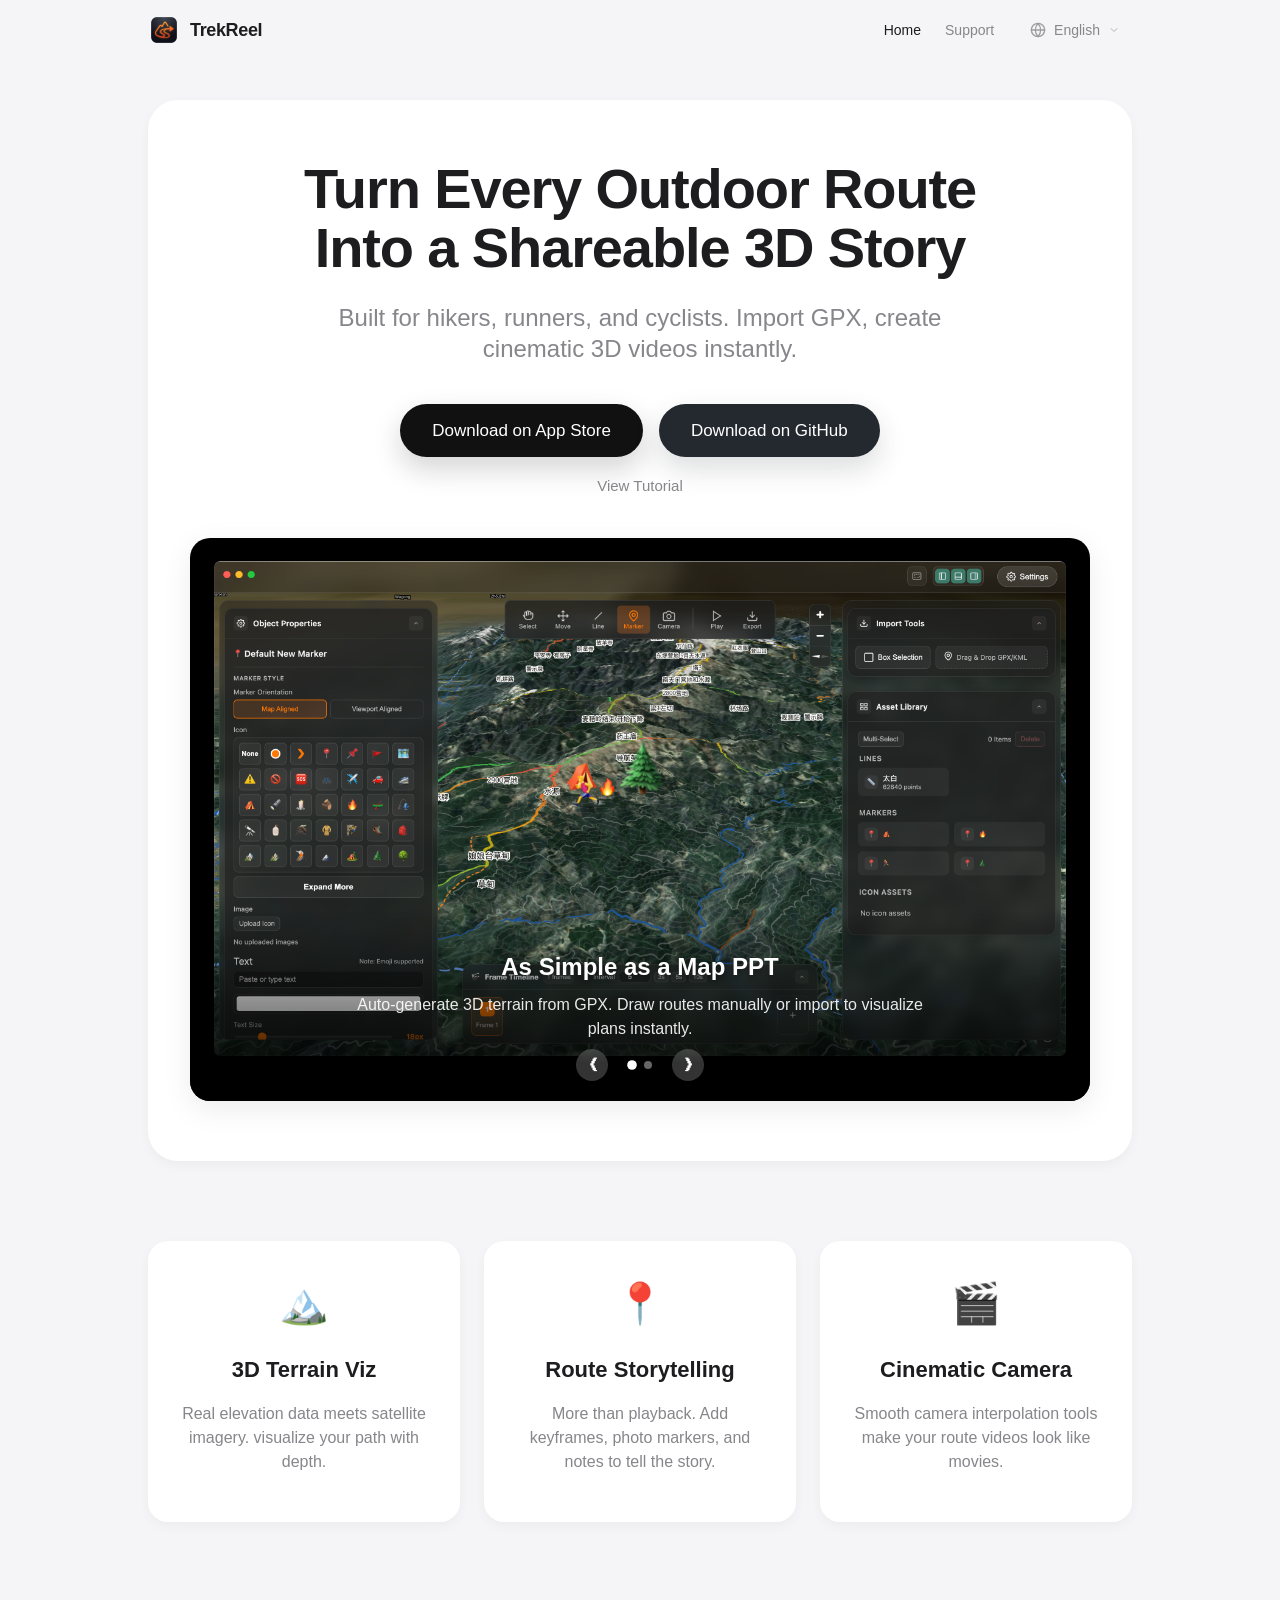
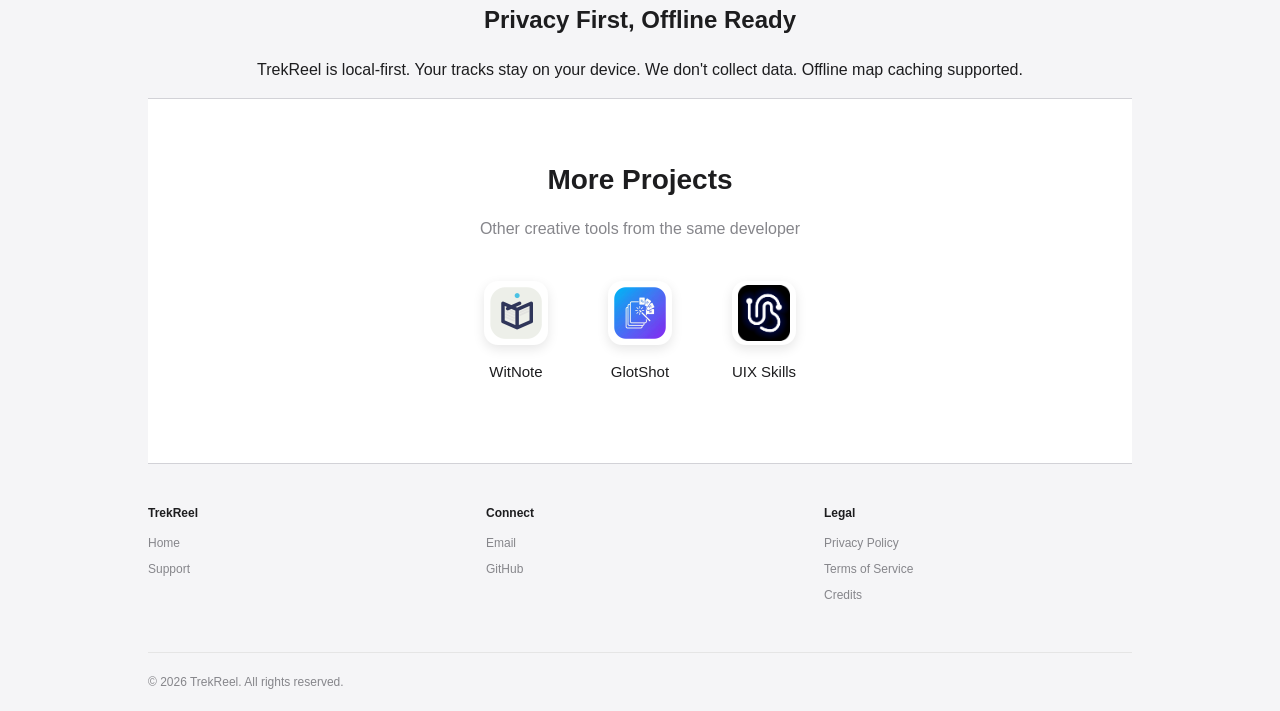
==== commit e7badaa7: "Refresh public download pages for community release" ====
--- a/gh-pages-site/index.html
+++ b/gh-pages-site/index.html
@@ -6,7 +6,7 @@
   <meta name="viewport" content="width=device-width, initial-scale=1.0" />
   <title>TrekReel | 3D Storytelling for Outdoor Adventures</title>
   <meta name="description"
-    content="TrekReel helps you turn your GPX tracks into cinematic 3D stories. Perfect for hikers, cyclists, and explorers." />
+    content="Download TrekReel from the Mac App Store or GitHub Releases and turn GPX tracks into cinematic 3D route stories." />
   <link rel="stylesheet" href="./styles.css" />
 </head>
 
@@ -104,10 +104,12 @@
               专为徒步、越野、骑行设计。导入 GPX，一键生成 3D 路线动画。
             </p>
             <div class="cta-row center-row">
-              <a class="btn btn-primary btn-large btn-disabled" href="#" aria-disabled="true">下载应用 (Mac) <span
-                  class="btn-tag">即将推出</span></a>
-              <a class="btn btn-secondary btn-large" href="./support.html">查看教程</a>
-            </div>
+              <a class="btn btn-store btn-large" href="https://apps.apple.com/us/app/trekreel-3d-map-video-maker/id6758914035?mt=12"
+                target="_blank" rel="noreferrer noopener">App Store 下载</a>
+              <a class="btn btn-release btn-large" href="https://github.com/hooosberg/TrekReel/releases"
+                target="_blank" rel="noreferrer noopener">GitHub 下载</a>
+            </div>
+            <a class="hero-support-link" href="./support.html">查看教程</a>
           </div>
           <div class="language-block" data-lang="en">
             <h1 class="hero-title">Turn Every Outdoor Route<br>Into a Shareable 3D Story</h1>
@@ -115,10 +117,12 @@
               Built for hikers, runners, and cyclists. Import GPX, create cinematic 3D videos instantly.
             </p>
             <div class="cta-row center-row">
-              <a class="btn btn-primary btn-large btn-disabled" href="#" aria-disabled="true">Download for Mac <span
-                  class="btn-tag">Coming Soon</span></a>
-              <a class="btn btn-secondary btn-large" href="./support.html">View Tutorial</a>
-            </div>
+              <a class="btn btn-store btn-large" href="https://apps.apple.com/us/app/trekreel-3d-map-video-maker/id6758914035?mt=12"
+                target="_blank" rel="noreferrer noopener">Download on App Store</a>
+              <a class="btn btn-release btn-large" href="https://github.com/hooosberg/TrekReel/releases"
+                target="_blank" rel="noreferrer noopener">Download on GitHub</a>
+            </div>
+            <a class="hero-support-link" href="./support.html">View Tutorial</a>
           </div>
           <div class="language-block" data-lang="es">
             <h1 class="hero-title">Gira cada ruta al aire libre<br>En una historia 3D compartible</h1>
@@ -127,10 +131,12 @@
               instante.
             </p>
             <div class="cta-row center-row">
-              <a class="btn btn-primary btn-large btn-disabled" href="#" aria-disabled="true">Descargar para Mac <span
-                  class="btn-tag">Próximamente</span></a>
-              <a class="btn btn-secondary btn-large" href="./support.html">Ver tutorial</a>
-            </div>
+              <a class="btn btn-store btn-large" href="https://apps.apple.com/us/app/trekreel-3d-map-video-maker/id6758914035?mt=12"
+                target="_blank" rel="noreferrer noopener">Descargar en App Store</a>
+              <a class="btn btn-release btn-large" href="https://github.com/hooosberg/TrekReel/releases"
+                target="_blank" rel="noreferrer noopener">Descargar en GitHub</a>
+            </div>
+            <a class="hero-support-link" href="./support.html">Ver tutorial</a>
           </div>
           <div class="language-block" data-lang="fr">
             <h1 class="hero-title">Transformez chaque itinéraire extérieur<br>Dans une histoire 3D partageable</h1>
@@ -139,10 +145,12 @@
               cinématographiques 3D.
             </p>
             <div class="cta-row center-row">
-              <a class="btn btn-primary btn-large btn-disabled" href="#" aria-disabled="true">Télécharger pour Mac <span
-                  class="btn-tag">Bientôt disponible</span></a>
-              <a class="btn btn-secondary btn-large" href="./support.html">Voir le didacticiel</a>
-            </div>
+              <a class="btn btn-store btn-large" href="https://apps.apple.com/us/app/trekreel-3d-map-video-maker/id6758914035?mt=12"
+                target="_blank" rel="noreferrer noopener">Télécharger sur App Store</a>
+              <a class="btn btn-release btn-large" href="https://github.com/hooosberg/TrekReel/releases"
+                target="_blank" rel="noreferrer noopener">Télécharger sur GitHub</a>
+            </div>
+            <a class="hero-support-link" href="./support.html">Voir le didacticiel</a>
           </div>
           <div class="language-block" data-lang="de">
             <h1 class="hero-title">Drehen Sie jede Outdoor-Route<br>In eine teilbare 3D-Geschichte</h1>
@@ -151,10 +159,12 @@
               3D-Videos.
             </p>
             <div class="cta-row center-row">
-              <a class="btn btn-primary btn-large btn-disabled" href="#" aria-disabled="true">Für Mac herunterladen
-                <span class="btn-tag">Demnächst verfügbar</span></a>
-              <a class="btn btn-secondary btn-large" href="./support.html">Tutorial ansehen</a>
-            </div>
+              <a class="btn btn-store btn-large" href="https://apps.apple.com/us/app/trekreel-3d-map-video-maker/id6758914035?mt=12"
+                target="_blank" rel="noreferrer noopener">Im App Store laden</a>
+              <a class="btn btn-release btn-large" href="https://github.com/hooosberg/TrekReel/releases"
+                target="_blank" rel="noreferrer noopener">Bei GitHub laden</a>
+            </div>
+            <a class="hero-support-link" href="./support.html">Tutorial ansehen</a>
           </div>
           <div class="language-block" data-lang="it">
             <h1 class="hero-title">Svolta ogni percorso esterno<br>In una storia 3D condivisibile</h1>
@@ -163,10 +173,12 @@
               cinematografici.
             </p>
             <div class="cta-row center-row">
-              <a class="btn btn-primary btn-large btn-disabled" href="#" aria-disabled="true">Scarica per Mac <span
-                  class="btn-tag">Prossimamente</span></a>
-              <a class="btn btn-secondary btn-large" href="./support.html">Visualizza l'esercitazione</a>
-            </div>
+              <a class="btn btn-store btn-large" href="https://apps.apple.com/us/app/trekreel-3d-map-video-maker/id6758914035?mt=12"
+                target="_blank" rel="noreferrer noopener">Scarica da App Store</a>
+              <a class="btn btn-release btn-large" href="https://github.com/hooosberg/TrekReel/releases"
+                target="_blank" rel="noreferrer noopener">Scarica da GitHub</a>
+            </div>
+            <a class="hero-support-link" href="./support.html">Visualizza l'esercitazione</a>
           </div>
           <div class="language-block" data-lang="pt">
             <h1 class="hero-title">Vire todas as rotas ao ar livre<br>Em uma história 3D compartilhável</h1>
@@ -175,10 +187,12 @@
               instantaneamente.
             </p>
             <div class="cta-row center-row">
-              <a class="btn btn-primary btn-large btn-disabled" href="#" aria-disabled="true">Baixar para Mac <span
-                  class="btn-tag">Em breve</span></a>
-              <a class="btn btn-secondary btn-large" href="./support.html">Ver tutorial</a>
-            </div>
+              <a class="btn btn-store btn-large" href="https://apps.apple.com/us/app/trekreel-3d-map-video-maker/id6758914035?mt=12"
+                target="_blank" rel="noreferrer noopener">Baixar na App Store</a>
+              <a class="btn btn-release btn-large" href="https://github.com/hooosberg/TrekReel/releases"
+                target="_blank" rel="noreferrer noopener">Baixar no GitHub</a>
+            </div>
+            <a class="hero-support-link" href="./support.html">Ver tutorial</a>
           </div>
           <div class="language-block" data-lang="ja">
             <h1 class="hero-title">あらゆる屋外ルートを曲がる<br>共有可能な 3D ストーリーへ</h1>
@@ -186,10 +200,12 @@
               ハイカー、ランナー、サイクリストのために作られています。 GPX をインポートし、映画のような 3D ビデオを即座に作成します。
             </p>
             <div class="cta-row center-row">
-              <a class="btn btn-primary btn-large btn-disabled" href="#" aria-disabled="true">Mac 用ダウンロード <span
-                  class="btn-tag">近日公開予定</span></a>
-              <a class="btn btn-secondary btn-large" href="./support.html">チュートリアルを見る</a>
-            </div>
+              <a class="btn btn-store btn-large" href="https://apps.apple.com/us/app/trekreel-3d-map-video-maker/id6758914035?mt=12"
+                target="_blank" rel="noreferrer noopener">App Store で入手</a>
+              <a class="btn btn-release btn-large" href="https://github.com/hooosberg/TrekReel/releases"
+                target="_blank" rel="noreferrer noopener">GitHub から入手</a>
+            </div>
+            <a class="hero-support-link" href="./support.html">チュートリアルを見る</a>
           </div>
           <div class="language-block" data-lang="ko">
             <h1 class="hero-title">모든 야외 경로를 우회하세요<br>공유 가능한 3D 스토리 속으로</h1>
@@ -197,10 +213,12 @@
               등산객, 달리기 선수, 자전거 타는 사람을 위해 제작되었습니다. GPX를 가져와서 영화 같은 3D 비디오를 즉시 제작하세요.
             </p>
             <div class="cta-row center-row">
-              <a class="btn btn-primary btn-large btn-disabled" href="#" aria-disabled="true">Mac용 다운로드 <span
-                  class="btn-tag">출시 예정</span></a>
-              <a class="btn btn-secondary btn-large" href="./support.html">튜토리얼 보기</a>
-            </div>
+              <a class="btn btn-store btn-large" href="https://apps.apple.com/us/app/trekreel-3d-map-video-maker/id6758914035?mt=12"
+                target="_blank" rel="noreferrer noopener">App Store에서 다운로드</a>
+              <a class="btn btn-release btn-large" href="https://github.com/hooosberg/TrekReel/releases"
+                target="_blank" rel="noreferrer noopener">GitHub에서 다운로드</a>
+            </div>
+            <a class="hero-support-link" href="./support.html">튜토리얼 보기</a>
           </div>
           <div class="language-block" data-lang="ru">
             <h1 class="hero-title">Поверните каждый открытый маршрут<br>В общую 3D-историю</h1>
@@ -209,10 +227,12 @@
               3D-видео.
             </p>
             <div class="cta-row center-row">
-              <a class="btn btn-primary btn-large btn-disabled" href="#" aria-disabled="true">Скачать для Mac <span
-                  class="btn-tag">Скоро</span></a>
-              <a class="btn btn-secondary btn-large" href="./support.html">Посмотреть руководство</a>
-            </div>
+              <a class="btn btn-store btn-large" href="https://apps.apple.com/us/app/trekreel-3d-map-video-maker/id6758914035?mt=12"
+                target="_blank" rel="noreferrer noopener">Скачать в App Store</a>
+              <a class="btn btn-release btn-large" href="https://github.com/hooosberg/TrekReel/releases"
+                target="_blank" rel="noreferrer noopener">Скачать на GitHub</a>
+            </div>
+            <a class="hero-support-link" href="./support.html">Посмотреть руководство</a>
           </div>
           <div class="language-block" data-lang="ar">
             <h1 class="hero-title">اتجه إلى كل طريق خارجي<br>في قصة ثلاثية الأبعاد قابلة للمشاركة</h1>
@@ -221,10 +241,12 @@
               الفور.
             </p>
             <div class="cta-row center-row">
-              <a class="btn btn-primary btn-large btn-disabled" href="#" aria-disabled="true">تنزيل لنظام التشغيل Mac
-                <span class="btn-tag">قريبا</span></a>
-              <a class="btn btn-secondary btn-large" href="./support.html">عرض البرنامج التعليمي</a>
-            </div>
+              <a class="btn btn-store btn-large" href="https://apps.apple.com/us/app/trekreel-3d-map-video-maker/id6758914035?mt=12"
+                target="_blank" rel="noreferrer noopener">التنزيل من App Store</a>
+              <a class="btn btn-release btn-large" href="https://github.com/hooosberg/TrekReel/releases"
+                target="_blank" rel="noreferrer noopener">التنزيل من GitHub</a>
+            </div>
+            <a class="hero-support-link" href="./support.html">عرض البرنامج التعليمي</a>
           </div>
           <div class="language-block" data-lang="hi">
             <h1 class="hero-title">प्रत्येक बाहरी मार्ग को मोड़ें<br>एक साझा करने योग्य 3डी कहानी में</h1>
@@ -233,10 +255,12 @@
               बनाएं।
             </p>
             <div class="cta-row center-row">
-              <a class="btn btn-primary btn-large btn-disabled" href="#" aria-disabled="true">मैक के लिए डाउनलोड करें
-                <span class="btn-tag">जल्द आ रहा है</span></a>
-              <a class="btn btn-secondary btn-large" href="./support.html">ट्यूटोरियल देखें</a>
-            </div>
+              <a class="btn btn-store btn-large" href="https://apps.apple.com/us/app/trekreel-3d-map-video-maker/id6758914035?mt=12"
+                target="_blank" rel="noreferrer noopener">App Store से डाउनलोड करें</a>
+              <a class="btn btn-release btn-large" href="https://github.com/hooosberg/TrekReel/releases"
+                target="_blank" rel="noreferrer noopener">GitHub से डाउनलोड करें</a>
+            </div>
+            <a class="hero-support-link" href="./support.html">ट्यूटोरियल देखें</a>
           </div>
         </div>
         <!-- Feature Carousel -->
@@ -821,4 +845,4 @@
   <script src="./script.js"></script>
 </body>
 
-</html>+</html>
--- a/gh-pages-site/styles.css
+++ b/gh-pages-site/styles.css
@@ -186,6 +186,7 @@
   display: flex;
   gap: 16px;
   justify-content: center;
+  flex-wrap: wrap;
 }
 
 .btn {
@@ -202,6 +203,7 @@
 .btn-large {
   padding: 14px 32px;
   font-size: 17px;
+  min-width: 220px;
 }
 
 .btn-primary {
@@ -222,6 +224,30 @@
 .btn-secondary:hover {
   background: rgba(0, 0, 0, 0.1);
   opacity: 1;
+}
+
+.btn-store {
+  background: #111111;
+  color: #ffffff;
+  box-shadow: 0 12px 28px rgba(17, 17, 17, 0.18);
+}
+
+.btn-store:hover {
+  background: #000000;
+  opacity: 1;
+  transform: translateY(-1px);
+}
+
+.btn-release {
+  background: #24292f;
+  color: #ffffff;
+  box-shadow: 0 12px 28px rgba(36, 41, 47, 0.16);
+}
+
+.btn-release:hover {
+  background: #1b1f23;
+  opacity: 1;
+  transform: translateY(-1px);
 }
 
 .btn-disabled {
@@ -238,6 +264,19 @@
   margin-left: 8px;
   font-weight: 400;
   vertical-align: middle;
+}
+
+.hero-support-link {
+  display: inline-flex;
+  margin-top: 18px;
+  justify-content: center;
+  color: var(--text-secondary);
+  font-size: 15px;
+}
+
+.hero-support-link:hover {
+  color: var(--text-primary);
+  opacity: 1;
 }
 
 /* Carousel */
@@ -358,6 +397,19 @@
 }
 
 @media (max-width: 768px) {
+  .hero-title {
+    font-size: 42px;
+  }
+
+  .hero-subtitle {
+    font-size: 20px;
+  }
+
+  .btn-large {
+    width: 100%;
+    min-width: 0;
+  }
+
   .hero-carousel-container {
     aspect-ratio: 4 / 3;
   }
@@ -835,4 +887,4 @@
   border-top: 1px solid rgba(0, 0, 0, 0.05);
   /* Subtle separator */
   padding-top: 24px;
-}+}
